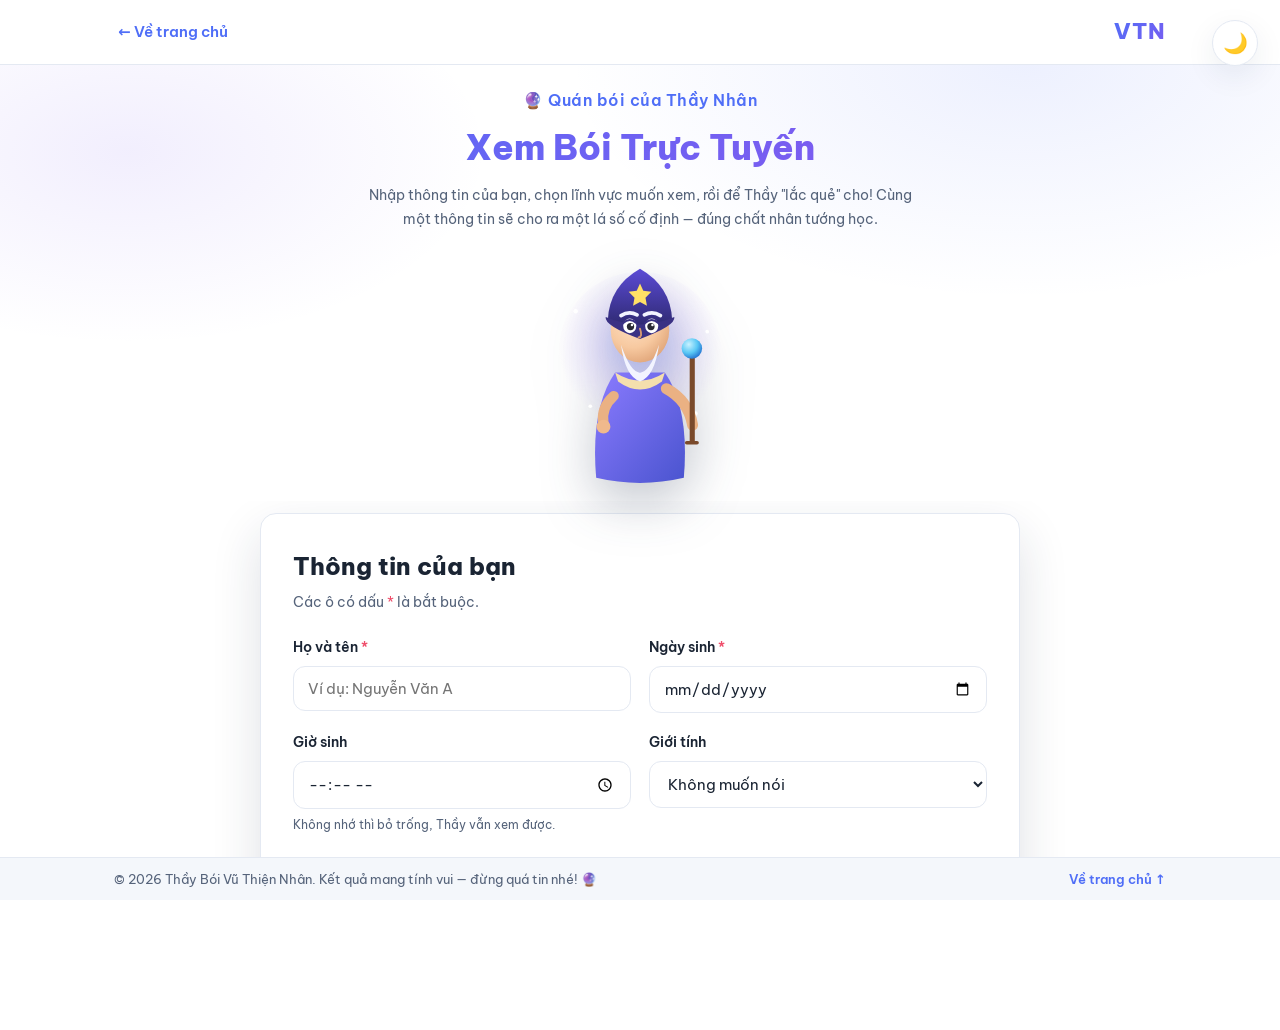
==== boi.html @ c60179df "Cap nhat trang gioi thieu thay boi Vu Thien Nhan" ====
<!DOCTYPE html>
<html lang="vi">
<head>
  <meta charset="UTF-8" />
  <meta name="viewport" content="width=device-width, initial-scale=1.0" />
  <meta name="description" content="Xem bói trực tuyến của Thầy bói Vũ Thiện Nhân — nhập tên, ngày sinh và chọn lĩnh vực để xem ngay." />
  <title>Xem Bói — Thầy Bói Vũ Thiện Nhân</title>
  <link rel="preconnect" href="https://fonts.googleapis.com" />
  <link rel="preconnect" href="https://fonts.gstatic.com" crossorigin />
  <link href="https://fonts.googleapis.com/css2?family=Be+Vietnam+Pro:wght@300;400;500;600;700;800&display=swap" rel="stylesheet" />
  <link rel="stylesheet" href="styles.css" />
  <link rel="stylesheet" href="boi.css" />
</head>
<body class="boi-page">
  <!-- Nút đổi giao diện (dùng chung style với trang chủ) -->
  <button id="theme-toggle" class="theme-toggle" aria-label="Chuyển đổi giao diện sáng/tối" title="Đổi giao diện">
    <span class="theme-toggle__icon">🌙</span>
  </button>

  <!-- Thanh trên của trang bói -->
  <header class="boi-nav">
    <div class="container boi-nav__inner">
      <a href="index.html" class="boi-nav__back">← Về trang chủ</a>
      <a href="index.html" class="nav__logo">VTN</a>
    </div>
  </header>

  <main class="boi">
    <!-- Tiêu đề -->
    <section class="boi-hero">
      <div class="container">
        <p class="boi-hero__kicker">🔮 Quán bói của Thầy Nhân</p>
        <h1 class="boi-hero__title">Xem Bói Trực Tuyến</h1>
        <p class="boi-hero__sub">
          Nhập thông tin của bạn, chọn lĩnh vực muốn xem, rồi để Thầy "lắc quẻ" cho!
          Cùng một thông tin sẽ cho ra một lá số cố định — đúng chất nhân tướng học.
        </p>

        <!-- Nhân vật 3D thầy bói (mắt nhìn theo chuột) -->
        <div class="mage-wrap" aria-hidden="true">
          <svg class="mage" viewBox="0 0 260 330" xmlns="http://www.w3.org/2000/svg" role="img" aria-label="Thầy bói 3D">
            <defs>
              <radialGradient id="auraG" cx="50%" cy="45%" r="50%">
                <stop offset="0%" stop-color="#7d94ff" stop-opacity="0.45" />
                <stop offset="70%" stop-color="#a98bff" stop-opacity="0.12" />
                <stop offset="100%" stop-color="#a98bff" stop-opacity="0" />
              </radialGradient>
              <linearGradient id="robeG" x1="0" y1="0" x2="1" y2="1">
                <stop offset="0%" stop-color="#8b7bff" />
                <stop offset="100%" stop-color="#4a54cf" />
              </linearGradient>
              <linearGradient id="hatG" x1="0" y1="0" x2="0" y2="1">
                <stop offset="0%" stop-color="#5b4bd6" />
                <stop offset="100%" stop-color="#2f2a72" />
              </linearGradient>
              <radialGradient id="skinG" cx="38%" cy="32%" r="75%">
                <stop offset="0%" stop-color="#ffe3c9" />
                <stop offset="60%" stop-color="#f7c9a0" />
                <stop offset="100%" stop-color="#dfa377" />
              </radialGradient>
              <radialGradient id="crystalG" cx="35%" cy="30%" r="70%">
                <stop offset="0%" stop-color="#c9f2ff" />
                <stop offset="60%" stop-color="#5ac8f5" />
                <stop offset="100%" stop-color="#2b7fd6" />
              </radialGradient>
            </defs>

            <!-- Hào quang -->
            <circle class="mage-aura" cx="130" cy="150" r="112" fill="url(#auraG)" />

            <!-- Sao lấp lánh -->
            <g class="mage-sparkles" fill="#ffffff">
              <circle class="sp sp1" cx="42" cy="92" r="3" />
              <circle class="sp sp2" cx="222" cy="120" r="2.5" />
              <circle class="sp sp3" cx="62" cy="222" r="2.5" />
              <circle class="sp sp4" cx="206" cy="232" r="3" />
              <circle class="sp sp5" cx="130" cy="42" r="2.5" />
            </g>

            <!-- Thân áo choàng -->
            <path d="M70,320 Q62,225 96,176 L164,176 Q198,225 190,320 Q130,334 70,320 Z" fill="url(#robeG)" />
            <!-- Viền áo vàng -->
            <path d="M96,176 Q130,198 164,176 L160,188 Q130,210 100,188 Z" fill="#ffe9a8" opacity="0.92" />
            <!-- Tay cầm quyền trượng -->
            <path d="M166,198 Q196,214 202,248" stroke="#eab183" stroke-width="15" fill="none" stroke-linecap="round" />
            <!-- Tay trái đưa ra -->
            <path d="M94,208 Q76,224 80,246" stroke="#eab183" stroke-width="14" fill="none" stroke-linecap="round" />
            <circle cx="80" cy="250" r="9.5" fill="#f0b98c" />

            <!-- Quyền trượng -->
            <g class="mage-staff">
              <rect x="198" y="150" width="7" height="122" rx="3.5" fill="#7a4a2b" />
              <circle class="mage-crystal" cx="201" cy="143" r="14" fill="url(#crystalG)" />
              <path d="M194,272 L208,272" stroke="#7a4a2b" stroke-width="5" stroke-linecap="round" />
            </g>

            <!-- Đầu & mặt (cả đầu dịch nhẹ theo chuột) -->
            <g class="mage-head">
            <ellipse cx="130" cy="118" rx="40" ry="44" fill="url(#skinG)" />
            <!-- Râu bạc (nghiêng nhẹ theo chuột) -->
            <g class="mage-face">
              <path d="M104,138 Q130,214 156,138 Q150,182 130,188 Q110,182 104,138 Z" fill="#f2f4ff" />
            </g>
            <!-- Mũ nhọn nhà bói -->
            <g class="mage-hat">
              <path d="M86,104 Q88,58 130,34 Q172,58 174,104 Q130,120 86,104 Z" fill="url(#hatG)" />
              <path d="M83,100 Q130,120 177,100 Q179,112 130,130 Q81,112 83,100 Z" fill="#3a3184" />
              <path class="mage-hat-star" d="M130,54 l4.5,10 11,1.5 -8,8 2,11 -9.5,-5 -9.5,5 2,-11 -8,-8 11,-1.5 Z" fill="#ffe066" />
            </g>
            <!-- Lông mày + mắt + mũi (luôn hiển thị trên cùng, không bị mũ che) -->
            <g class="mage-eyes">
              <!-- Lông mày rậm -->
              <path d="M104,98 Q115,91 126,97" stroke="#f2f4ff" stroke-width="5" fill="none" stroke-linecap="round" />
              <path d="M136,97 Q147,91 158,98" stroke="#f2f4ff" stroke-width="5" fill="none" stroke-linecap="round" />
              <!-- Lòng trắng -->
              <ellipse cx="116" cy="112" rx="9" ry="10" fill="#ffffff" />
              <ellipse cx="146" cy="112" rx="9" ry="10" fill="#ffffff" />
              <!-- Con ngươi nhìn theo chuột -->
              <g class="mage-pupil" id="mage-pupil-left">
                <circle cx="117" cy="113" r="5" fill="#2a2a35" />
                <circle cx="119" cy="111" r="1.7" fill="#ffffff" />
              </g>
              <g class="mage-pupil" id="mage-pupil-right">
                <circle cx="145" cy="113" r="5" fill="#2a2a35" />
                <circle cx="147" cy="111" r="1.7" fill="#ffffff" />
              </g>
              <!-- Mí mắt trên -->
              <path d="M107,108 Q116,100 125,108" stroke="#3a3184" stroke-width="2.8" fill="none" stroke-linecap="round" />
              <path d="M137,108 Q146,100 155,108" stroke="#3a3184" stroke-width="2.8" fill="none" stroke-linecap="round" />
              <!-- Mũi -->
              <path d="M130,116 Q134,127 128,128" stroke="#d79a72" stroke-width="2.6" fill="none" stroke-linecap="round" />
            </g>
            </g>
          </svg>
        </div>
      </div>
    </section>

    <!-- Form nhập thông tin -->
    <section class="boi-form-section">
      <div class="container">
        <form id="boi-form" class="boi-card" novalidate>
          <h2 class="boi-card__title">Thông tin của bạn</h2>
          <p class="boi-card__hint">Các ô có dấu <span class="req">*</span> là bắt buộc.</p>

          <div class="boi-grid">
            <label class="boi-field">
              <span class="boi-field__label">Họ và tên <span class="req">*</span></span>
              <input type="text" id="inp-name" name="name" placeholder="Ví dụ: Nguyễn Văn A" autocomplete="name" />
            </label>

            <label class="boi-field">
              <span class="boi-field__label">Ngày sinh <span class="req">*</span></span>
              <input type="date" id="inp-birth" name="birth" />
            </label>

            <label class="boi-field">
              <span class="boi-field__label">Giờ sinh</span>
              <input type="time" id="inp-time" name="time" />
              <span class="boi-field__note">Không nhớ thì bỏ trống, Thầy vẫn xem được.</span>
            </label>

            <label class="boi-field">
              <span class="boi-field__label">Giới tính</span>
              <select id="inp-gender" name="gender">
                <option value="khac">Không muốn nói</option>
                <option value="nam">Nam</option>
                <option value="nu">Nữ</option>
              </select>
            </label>
          </div>

          <fieldset class="boi-areas">
            <legend class="boi-field__label">Chọn lĩnh vực muốn xem <span class="req">*</span></legend>
            <div class="boi-areas__grid">
              <label class="boi-area">
                <input type="checkbox" name="area" value="tinh-duyen" />
                <span class="boi-area__box"><span class="boi-area__icon">💕</span><span class="boi-area__name">Tình duyên</span></span>
              </label>
              <label class="boi-area">
                <input type="checkbox" name="area" value="su-nghiep" />
                <span class="boi-area__box"><span class="boi-area__icon">💼</span><span class="boi-area__name">Sự nghiệp</span></span>
              </label>
              <label class="boi-area">
                <input type="checkbox" name="area" value="duong-doi" />
                <span class="boi-area__box"><span class="boi-area__icon">🛤️</span><span class="boi-area__name">Đường đời</span></span>
              </label>
              <label class="boi-area">
                <input type="checkbox" name="area" value="tai-loc" />
                <span class="boi-area__box"><span class="boi-area__icon">💰</span><span class="boi-area__name">Tài lộc</span></span>
              </label>
              <label class="boi-area">
                <input type="checkbox" name="area" value="suc-khoe" />
                <span class="boi-area__box"><span class="boi-area__icon">🌿</span><span class="boi-area__name">Sức khỏe</span></span>
              </label>
            </div>
          </fieldset>

          <p class="boi-error" id="boi-error" role="alert" hidden></p>

          <button type="submit" class="btn btn--primary btn--lg boi-submit">🔮 Xem bói ngay</button>
        </form>

        <!-- Màn hình chờ -->
        <div id="boi-loading" class="boi-loading" hidden>
          <div class="boi-crystal">🔮</div>
          <p class="boi-loading__text" id="boi-loading-text">Thầy đang lắc quẻ…</p>
        </div>

        <!-- Kết quả -->
        <div id="boi-result" class="boi-result" hidden>
          <div class="boi-result__head">
            <h2 class="boi-result__title">Lá số của <span id="res-name"></span></h2>
            <p class="boi-result__meta" id="res-meta"></p>
          </div>
          <div class="boi-result__summary" id="res-summary"></div>
          <div class="boi-result__grid" id="res-grid"></div>
          <div class="boi-result__actions">
            <button type="button" class="btn btn--ghost" id="btn-again">🔄 Xem cho người khác</button>
            <a href="index.html" class="btn btn--primary">← Về trang chủ</a>
          </div>
        </div>
      </div>
    </section>
  </main>

  <footer class="footer">
    <div class="container footer__inner">
      <p>© <span id="year"></span> Thầy Bói Vũ Thiện Nhân. Kết quả mang tính vui — đừng quá tin nhé! 🔮</p>
      <a href="index.html" class="footer__top">Về trang chủ ↑</a>
    </div>
  </footer>

  <script src="boi.js"></script>
</body>
</html>
---- styles.css ----
/* ============================================================
   Giao diện trang giới thiệu cá nhân — Vũ Thiện Nhân
   Sử dụng biến CSS để dễ dàng đổi màu và hỗ trợ chế độ tối.
   ============================================================ */

:root {
  --bg: #ffffff;
  --bg-alt: #f4f7fb;
  --surface: #ffffff;
  --text: #1a2433;
  --text-soft: #55637a;
  --border: #e4e9f2;
  --primary: #4f6ef7;
  --primary-2: #7c5cf0;
  --primary-soft: rgba(79, 110, 247, 0.1);
  --shadow: 0 10px 30px rgba(31, 45, 74, 0.08);
  --shadow-lg: 0 20px 50px rgba(31, 45, 74, 0.14);
  --radius: 16px;
  --transition: 0.3s cubic-bezier(0.4, 0, 0.2, 1);
}

/* Chế độ tối */
html[data-theme="dark"] {
  --bg: #0e1524;
  --bg-alt: #131c30;
  --surface: #17203a;
  --text: #eef2fa;
  --text-soft: #9aa6c0;
  --border: #26304a;
  --primary: #7d94ff;
  --primary-2: #a98bff;
  --primary-soft: rgba(125, 148, 255, 0.14);
  --shadow: 0 10px 30px rgba(0, 0, 0, 0.35);
  --shadow-lg: 0 20px 50px rgba(0, 0, 0, 0.5);
}

* { margin: 0; padding: 0; box-sizing: border-box; }

html { scroll-behavior: smooth; scroll-padding-top: 80px; }

body {
  font-family: "Be Vietnam Pro", system-ui, -apple-system, "Segoe UI", sans-serif;
  background: var(--bg);
  color: var(--text);
  line-height: 1.7;
  transition: background var(--transition), color var(--transition);
}

img { max-width: 100%; display: block; }

a { color: inherit; text-decoration: none; }

ul { list-style: none; }

.container {
  width: 100%;
  max-width: 1100px;
  margin: 0 auto;
  padding: 0 24px;
}

/* ===================== HIỆU ỨNG XUẤT HIỆN ===================== */
.reveal {
  opacity: 0;
  transform: translateY(28px);
  transition: opacity 0.7s ease, transform 0.7s ease;
}
.reveal.is-visible {
  opacity: 1;
  transform: none;
}

/* ===================== NÚT ĐỔI GIAO DIỆN ===================== */
.theme-toggle {
  position: fixed;
  top: 20px;
  right: 22px;
  z-index: 1200;
  width: 46px;
  height: 46px;
  border: 1px solid var(--border);
  border-radius: 50%;
  background: var(--surface);
  box-shadow: var(--shadow);
  cursor: pointer;
  font-size: 20px;
  display: grid;
  place-items: center;
  transition: transform var(--transition), background var(--transition);
}
.theme-toggle:hover { transform: translateY(-2px) rotate(12deg); }

/* ===================== THANH ĐIỀU HƯỚNG ===================== */
.navbar {
  position: fixed;
  inset: 0 0 auto 0;
  z-index: 1100;
  background: transparent;
  transition: background var(--transition), box-shadow var(--transition), backdrop-filter var(--transition);
}
.navbar.is-scrolled {
  background: color-mix(in srgb, var(--bg) 82%, transparent);
  backdrop-filter: saturate(160%) blur(12px);
  box-shadow: 0 4px 20px rgba(0, 0, 0, 0.06);
}
.nav {
  display: flex;
  align-items: center;
  justify-content: space-between;
  height: 72px;
}
.nav__logo {
  font-weight: 800;
  font-size: 22px;
  letter-spacing: 1px;
  background: linear-gradient(135deg, var(--primary), var(--primary-2));
  -webkit-background-clip: text;
  background-clip: text;
  color: transparent;
}
.nav__menu {
  display: flex;
  gap: 6px;
  align-items: center;
}
.nav__link {
  position: relative;
  padding: 8px 14px;
  font-weight: 500;
  font-size: 15px;
  color: var(--text-soft);
  border-radius: 10px;
  transition: color var(--transition), background var(--transition);
}
.nav__link::after {
  content: "";
  position: absolute;
  left: 14px;
  right: 14px;
  bottom: 4px;
  height: 2px;
  border-radius: 2px;
  background: linear-gradient(90deg, var(--primary), var(--primary-2));
  transform: scaleX(0);
  transform-origin: left;
  transition: transform var(--transition);
}
.nav__link:hover { color: var(--text); }
.nav__link:hover::after { transform: scaleX(1); }

.nav__burger {
  display: none;
  flex-direction: column;
  gap: 5px;
  background: none;
  border: 0;
  cursor: pointer;
  padding: 6px;
}
.nav__burger span {
  width: 26px;
  height: 3px;
  border-radius: 3px;
  background: var(--text);
  transition: var(--transition);
}
.nav__burger.is-open span:nth-child(1) { transform: translateY(8px) rotate(45deg); }
.nav__burger.is-open span:nth-child(2) { opacity: 0; }
.nav__burger.is-open span:nth-child(3) { transform: translateY(-8px) rotate(-45deg); }


/* ===================== PHẦN ĐẦU (HERO) ===================== */
.hero {
  position: relative;
  min-height: 100vh;
  display: flex;
  align-items: center;
  padding: 110px 0 60px;
  overflow: hidden;
  background:
    radial-gradient(700px 380px at 82% 18%, var(--primary-soft), transparent 65%),
    radial-gradient(600px 320px at 8% 85%, rgba(124, 92, 240, 0.1), transparent 60%);
}
.hero__inner {
  display: grid;
  grid-template-columns: 1.15fr 0.85fr;
  align-items: center;
  gap: 40px;
}
.hero__greeting {
  color: var(--primary);
  font-weight: 600;
  margin-bottom: 8px;
}
.hero__name {
  font-size: clamp(2.4rem, 6vw, 4rem);
  font-weight: 800;
  line-height: 1.1;
  background: linear-gradient(120deg, var(--primary), var(--primary-2) 70%);
  -webkit-background-clip: text;
  background-clip: text;
  color: transparent;
}
.hero__role {
  font-size: clamp(1.3rem, 3.4vw, 2rem);
  font-weight: 600;
  color: var(--text);
  margin-top: 6px;
}
.hero__desc {
  color: var(--text-soft);
  max-width: 520px;
  margin: 18px 0 28px;
}
.hero__actions {
  display: flex;
  flex-wrap: wrap;
  gap: 14px;
  margin-bottom: 26px;
}
.hero__socials { display: flex; gap: 12px; }
.social {
  width: 42px;
  height: 42px;
  border-radius: 12px;
  display: grid;
  place-items: center;
  font-weight: 600;
  font-size: 14px;
  color: var(--text-soft);
  border: 1px solid var(--border);
  background: var(--surface);
  transition: var(--transition);
}
.social:hover {
  color: #fff;
  border-color: transparent;
  background: linear-gradient(135deg, var(--primary), var(--primary-2));
  transform: translateY(-3px);
  box-shadow: var(--shadow);
}
.hero__visual {
  position: relative;
  display: grid;
  place-items: center;
  min-height: 340px;
}
.hero__avatar {
  position: relative;
  z-index: 2;
  width: min(300px, 70vw);
  aspect-ratio: 1;
  border-radius: 30% 70% 60% 40% / 45% 40% 60% 55%;
  overflow: hidden;
  display: grid;
  place-items: center;
  background: linear-gradient(135deg, var(--primary), var(--primary-2));
  box-shadow: var(--shadow-lg);
  animation: morph 9s ease-in-out infinite;
}
.hero__avatar-svg {
  width: 100%;
  height: 100%;
  display: block;
  object-fit: cover;
  transform: scale(1.04);
  filter: drop-shadow(0 12px 22px rgba(0, 0, 0, 0.28));
  transition: transform 0.6s cubic-bezier(0.34, 1.56, 0.64, 1);
}
.hero__visual:hover .hero__avatar-svg {
  transform: scale(1.09) translateY(-4px);
}
/* Con ngươi & nét mặt trong avatar SVG (di chuyển theo chuột qua JS) */
.hero__avatar-svg .pupil,
.hero__avatar-svg .face-lean {
  transition: transform 0.08s ease-out;
}
@keyframes morph {
  0%, 100% { border-radius: 30% 70% 60% 40% / 45% 40% 60% 55%; }
  50% { border-radius: 60% 40% 35% 65% / 55% 60% 40% 45%; }
}
.hero__blob {
  position: absolute;
  border-radius: 50%;
  filter: blur(46px);
  opacity: 0.5;
  z-index: 1;
}
.hero__blob--1 {
  width: 240px; height: 240px;
  background: var(--primary);
  top: -10px; right: 20px;
}
.hero__blob--2 {
  width: 200px; height: 200px;
  background: var(--primary-2);
  bottom: 0; left: 10px;
}
.hero__scroll {
  position: absolute;
  left: 50%;
  bottom: 26px;
  transform: translateX(-50%);
}
.hero__scroll-line {
  display: block;
  width: 26px;
  height: 44px;
  border: 2px solid var(--text-soft);
  border-radius: 16px;
  position: relative;
}
.hero__scroll-line::after {
  content: "";
  position: absolute;
  left: 50%;
  top: 8px;
  width: 4px;
  height: 8px;
  margin-left: -2px;
  border-radius: 4px;
  background: var(--primary);
  animation: scrollDot 1.6s ease-in-out infinite;
}
@keyframes scrollDot {
  0% { transform: translateY(0); opacity: 1; }
  70% { transform: translateY(16px); opacity: 0; }
  100% { opacity: 0; }
}


/* ===================== NÚT (BUTTONS) ===================== */
.btn {
  display: inline-flex;
  align-items: center;
  justify-content: center;
  gap: 8px;
  padding: 12px 26px;
  font-family: inherit;
  font-size: 15px;
  font-weight: 600;
  border-radius: 12px;
  border: 1px solid transparent;
  cursor: pointer;
  transition: var(--transition);
}
.btn--lg { padding: 15px 34px; font-size: 16px; }
.btn--primary {
  color: #fff;
  background: linear-gradient(135deg, var(--primary), var(--primary-2));
  box-shadow: 0 8px 20px rgba(79, 110, 247, 0.35);
}
.btn--primary:hover { transform: translateY(-3px); box-shadow: 0 12px 28px rgba(79, 110, 247, 0.45); }
.btn--ghost {
  color: var(--primary);
  background: var(--surface);
  border-color: var(--primary);
}
.btn--ghost:hover { background: var(--primary-soft); transform: translateY(-3px); }

/* ===================== SECTION CHUNG ===================== */
.section { padding: 92px 0; }
.section--alt { background: var(--bg-alt); }
.section__title {
  font-size: clamp(1.6rem, 4vw, 2.3rem);
  font-weight: 800;
  margin-bottom: 12px;
  display: flex;
  align-items: center;
  gap: 12px;
}
.section__title span {
  font-size: 1.1rem;
  font-weight: 600;
  color: var(--primary);
}
.section__subtitle {
  color: var(--text-soft);
  margin-bottom: 36px;
  max-width: 560px;
}

/* ===================== GIỚI THIỆU ===================== */
.about {
  display: grid;
  grid-template-columns: 1.2fr 0.8fr;
  gap: 36px;
  align-items: start;
  margin-top: 24px;
}
.about__text p { color: var(--text-soft); margin-bottom: 14px; }
.about__text strong { color: var(--text); }
.about__facts {
  display: grid;
  grid-template-columns: 1fr 1fr;
  gap: 12px;
  margin-top: 22px;
}
.about__facts li {
  display: flex;
  align-items: center;
  gap: 10px;
  padding: 12px 14px;
  border: 1px solid var(--border);
  border-radius: 12px;
  background: var(--surface);
  font-size: 14px;
  color: var(--text-soft);
}
.about__card {
  display: grid;
  grid-template-columns: 1fr 1fr;
  gap: 16px;
  padding: 26px;
  border-radius: var(--radius);
  background: linear-gradient(160deg, var(--primary), var(--primary-2));
  color: #fff;
  box-shadow: var(--shadow-lg);
}
.about__stat { text-align: center; padding: 12px 6px; }
.about__stat-num {
  display: block;
  font-size: 2rem;
  font-weight: 800;
}
.about__stat-label { font-size: 13px; opacity: 0.9; }

/* ===================== KỸ NĂNG ===================== */
.skills {
  display: grid;
  grid-template-columns: 1fr 1fr;
  gap: 22px 40px;
}
.skill__head {
  display: flex;
  justify-content: space-between;
  font-weight: 600;
  font-size: 15px;
  margin-bottom: 8px;
}
.skill__head span:last-child { color: var(--primary); }
.skill__bar {
  height: 10px;
  border-radius: 8px;
  background: var(--border);
  overflow: hidden;
}
.skill__fill {
  height: 100%;
  width: 0;
  border-radius: 8px;
  background: linear-gradient(90deg, var(--primary), var(--primary-2));
  transition: width 1.1s cubic-bezier(0.4, 0, 0.2, 1);
}
.skill.is-visible .skill__fill { width: var(--w); }


/* ===================== HÀNH TRÌNH (TIMELINE) ===================== */
.timeline {
  position: relative;
  margin-top: 34px;
  padding-left: 34px;
}
.timeline::before {
  content: "";
  position: absolute;
  left: 9px;
  top: 6px;
  bottom: 6px;
  width: 2px;
  background: linear-gradient(var(--primary), var(--primary-2));
  border-radius: 2px;
}
.timeline__item {
  position: relative;
  margin-bottom: 30px;
}
.timeline__dot {
  position: absolute;
  left: -33px;
  top: 6px;
  width: 18px;
  height: 18px;
  border-radius: 50%;
  background: var(--bg);
  border: 3px solid var(--primary);
  transition: var(--transition);
}
.timeline__item:hover .timeline__dot {
  background: var(--primary);
  transform: scale(1.2);
}
.timeline__content {
  padding: 18px 22px;
  border: 1px solid var(--border);
  border-radius: var(--radius);
  background: var(--surface);
  box-shadow: var(--shadow);
  transition: var(--transition);
}
.timeline__item:hover .timeline__content {
  transform: translateX(6px);
  border-color: var(--primary);
}
.timeline__date {
  display: inline-block;
  font-size: 13px;
  font-weight: 600;
  color: var(--primary);
  background: var(--primary-soft);
  padding: 3px 12px;
  border-radius: 20px;
  margin-bottom: 8px;
}
.timeline__title { font-size: 1.15rem; font-weight: 700; }
.timeline__desc { color: var(--text-soft); margin-top: 4px; }

/* ===================== DỰ ÁN ===================== */
.projects {
  display: grid;
  grid-template-columns: repeat(3, 1fr);
  gap: 24px;
  margin-top: 24px;
}
.project {
  padding: 24px;
  border: 1px solid var(--border);
  border-radius: var(--radius);
  background: var(--surface);
  box-shadow: var(--shadow);
  transition: var(--transition);
  display: flex;
  flex-direction: column;
}
.project:hover {
  transform: translateY(-8px);
  box-shadow: var(--shadow-lg);
  border-color: var(--primary);
}
.project__top {
  display: flex;
  align-items: center;
  justify-content: space-between;
  margin-bottom: 16px;
}
.project__icon { font-size: 30px; }
.project__links a {
  font-size: 13px;
  font-weight: 600;
  color: var(--primary);
}
.project__links a:hover { text-decoration: underline; }
.project__title { font-size: 1.2rem; font-weight: 700; margin-bottom: 8px; }
.project__desc { color: var(--text-soft); font-size: 14px; flex: 1; }
.project__tags {
  display: flex;
  flex-wrap: wrap;
  gap: 8px;
  margin-top: 16px;
}
.project__tags span {
  font-size: 12px;
  font-weight: 500;
  color: var(--primary);
  background: var(--primary-soft);
  padding: 4px 12px;
  border-radius: 20px;
}

/* ===================== LIÊN HỆ ===================== */
.contact { text-align: center; max-width: 620px; margin: 0 auto; }
.contact__lead {
  color: var(--text-soft);
  font-size: 1.05rem;
  margin-bottom: 26px;
}
.contact__info {
  display: flex;
  flex-wrap: wrap;
  justify-content: center;
  gap: 16px;
  margin-top: 34px;
}
.contact__item {
  display: flex;
  align-items: center;
  gap: 10px;
  padding: 12px 20px;
  border: 1px solid var(--border);
  border-radius: 12px;
  background: var(--surface);
  color: var(--text-soft);
  font-weight: 500;
}

/* ===================== FOOTER ===================== */
.footer {
  padding: 28px 0;
  border-top: 1px solid var(--border);
  background: var(--bg-alt);
}
.footer__inner {
  display: flex;
  align-items: center;
  justify-content: space-between;
  flex-wrap: wrap;
  gap: 12px;
  color: var(--text-soft);
  font-size: 14px;
}
.footer__top { color: var(--primary); font-weight: 600; }
.footer__top:hover { text-decoration: underline; }


/* ===================== RESPONSIVE ===================== */
@media (max-width: 900px) {
  .hero__inner { grid-template-columns: 1fr; text-align: center; }
  .hero__desc { margin-left: auto; margin-right: auto; }
  .hero__actions, .hero__socials { justify-content: center; }
  .hero__visual { order: -1; min-height: 260px; margin-top: 10px; }
  .about { grid-template-columns: 1fr; }
  .projects { grid-template-columns: 1fr 1fr; }
}

@media (max-width: 640px) {
  .nav__burger { display: flex; }
  .nav__menu {
    position: fixed;
    top: 72px;
    right: 0;
    left: 0;
    flex-direction: column;
    align-items: stretch;
    gap: 4px;
    padding: 16px 24px 24px;
    background: var(--bg);
    border-bottom: 1px solid var(--border);
    box-shadow: var(--shadow);
    transform: translateY(-140%);
    transition: transform var(--transition);
  }
  .nav__menu.is-open { transform: translateY(0); }
  .nav__link { padding: 12px 14px; }
  .projects { grid-template-columns: 1fr; }
  .skills { grid-template-columns: 1fr; }
  .about__facts { grid-template-columns: 1fr; }
  .section { padding: 68px 0; }
}

/* Tôn trọng thiết lập giảm chuyển động của hệ điều hành */
@media (prefers-reduced-motion: reduce) {
  * { animation: none !important; transition: none !important; }
  .reveal { opacity: 1; transform: none; }
}
---- boi.css ----
/* ============================================================
   Trang Xem Bói — bổ sung cho trang chủ (styles.css)
   Tái dụng các biến màu :root đã định nghĩa ở styles.css
   ============================================================ */

/* Không cho toàn trang cuộn — trang bói vừa màn hình.
   Header & footer cố định; main.boi chiếm phần còn lại và tự cuộn nội bộ. */
html, body { height: 100%; }
body { overflow: hidden; display: flex; flex-direction: column; }
.boi-nav { flex-shrink: 0; }
.boi {
  flex: 1;
  min-height: 0;
  display: flex;
  flex-direction: column;
  overflow: hidden;
}
.boi-hero { flex-shrink: 0; }
/* Vùng form tự cuộn nội bộ nếu nội dung dài hơn màn hình */
.boi-form-section {
  flex: 1;
  min-height: 0;
  overflow-y: auto;
  overscroll-behavior: contain;
}
.footer { flex-shrink: 0; }

/* Thu gọn footer cho vừa màn hình trang bói */
.boi-page .footer { padding: 10px 0; }
.boi-page .footer__inner { font-size: 13px; }


.boi-nav {
  position: sticky;
  top: 0;
  z-index: 1000;
  background: color-mix(in srgb, var(--bg) 85%, transparent);
  backdrop-filter: saturate(160%) blur(12px);
  border-bottom: 1px solid var(--border);
}
.boi-nav__inner {
  display: flex;
  align-items: center;
  justify-content: space-between;
  height: 64px;
}
.boi-nav__back {
  font-weight: 600;
  font-size: 15px;
  color: var(--primary);
  padding: 8px 4px;
  transition: var(--transition);
}
.boi-nav__back:hover { transform: translateX(-3px); }

/* ---------- Tiêu đề trang ---------- */
.boi-hero {
  text-align: center;
  padding: 22px 0 8px;
  background:
    radial-gradient(700px 360px at 80% 0%, var(--primary-soft), transparent 65%),
    radial-gradient(600px 320px at 10% 20%, rgba(124, 92, 240, 0.1), transparent 60%);
}
.boi-hero__kicker {
  color: var(--primary);
  font-weight: 600;
  letter-spacing: 0.5px;
}
.boi-hero__title {
  font-size: clamp(1.5rem, 4vw, 2.2rem);
  font-weight: 800;
  margin: 4px 0 6px;
  background: linear-gradient(120deg, var(--primary), var(--primary-2) 70%);
  -webkit-background-clip: text;
  background-clip: text;
  color: transparent;
}
.boi-hero__sub {
  max-width: 560px;
  margin: 0 auto;
  color: var(--text-soft);
  font-size: 14px;
}

/* ---------- Form ---------- */
.boi-form-section { padding: 12px 0 24px; }
.boi-card {
  max-width: 760px;
  margin: 0 auto;
  padding: 32px;
  border: 1px solid var(--border);
  border-radius: var(--radius);
  background: var(--surface);
  box-shadow: var(--shadow-lg);
}
.boi-card__title { font-size: 1.5rem; font-weight: 800; }
.boi-card__hint { color: var(--text-soft); font-size: 14px; margin: 4px 0 22px; }
.req { color: #ef4d6a; }

.boi-grid {
  display: grid;
  grid-template-columns: 1fr 1fr;
  gap: 18px;
}
.boi-field { display: flex; flex-direction: column; gap: 6px; }
.boi-field__label { font-weight: 600; font-size: 14px; }
.boi-field__note { font-size: 12px; color: var(--text-soft); }
.boi-field input,
.boi-field select {
  font-family: inherit;
  font-size: 15px;
  color: var(--text);
  background: var(--bg);
  border: 1px solid var(--border);
  border-radius: 12px;
  padding: 12px 14px;
  transition: var(--transition);
}
.boi-field input:focus,
.boi-field select:focus {
  outline: none;
  border-color: var(--primary);
  box-shadow: 0 0 0 4px var(--primary-soft);
}

/* ---------- Chọn lĩnh vực ---------- */
.boi-areas { border: 0; margin-top: 26px; padding: 0; }
.boi-areas legend { padding: 0; margin-bottom: 12px; }
.boi-areas__grid {
  display: grid;
  grid-template-columns: repeat(auto-fit, minmax(140px, 1fr));
  gap: 12px;
}
.boi-area input { position: absolute; opacity: 0; pointer-events: none; }
.boi-area__box {
  display: flex;
  flex-direction: column;
  align-items: center;
  gap: 6px;
  padding: 16px 10px;
  border: 1.5px solid var(--border);
  border-radius: 14px;
  background: var(--bg);
  cursor: pointer;
  transition: var(--transition);
  user-select: none;
}
.boi-area__icon { font-size: 26px; }
.boi-area__name { font-weight: 600; font-size: 14px; }
.boi-area__box:hover { border-color: var(--primary); transform: translateY(-3px); }
.boi-area input:checked + .boi-area__box {
  border-color: var(--primary);
  background: var(--primary-soft);
  box-shadow: 0 8px 20px var(--primary-soft);
}
.boi-area input:focus-visible + .boi-area__box {
  box-shadow: 0 0 0 4px var(--primary-soft);
}

/* ---------- Lỗi & nút gửi ---------- */
.boi-error {
  margin-top: 18px;
  padding: 12px 14px;
  border-radius: 12px;
  background: rgba(239, 77, 106, 0.1);
  border: 1px solid rgba(239, 77, 106, 0.4);
  color: #ef4d6a;
  font-size: 14px;
  font-weight: 500;
}
.boi-submit { width: 100%; margin-top: 24px; }

/* ---------- Màn hình chờ ---------- */
.boi-loading {
  max-width: 760px;
  margin: 24px auto 0;
  padding: 48px 32px;
  text-align: center;
  border: 1px solid var(--border);
  border-radius: var(--radius);
  background: var(--surface);
  box-shadow: var(--shadow);
}
.boi-crystal {
  font-size: 64px;
  animation: boiShake 1.2s ease-in-out infinite, boiGlow 1.6s ease-in-out infinite;
}
@keyframes boiShake {
  0%, 100% { transform: rotate(-8deg) translateY(0); }
  25% { transform: rotate(10deg) translateY(-6px); }
  50% { transform: rotate(-6deg) translateY(0); }
  75% { transform: rotate(8deg) translateY(-4px); }
}
@keyframes boiGlow {
  0%, 100% { filter: drop-shadow(0 0 0 rgba(125,148,255,0)); }
  50% { filter: drop-shadow(0 0 22px var(--primary)); }
}
.boi-loading__text {
  margin-top: 18px;
  font-weight: 600;
  color: var(--text-soft);
}

/* ---------- Kết quả ---------- */
.boi-result {
  max-width: 860px;
  margin: 24px auto 0;
  animation: boiFadeUp 0.6s ease both;
}
@keyframes boiFadeUp {
  from { opacity: 0; transform: translateY(24px); }
  to { opacity: 1; transform: none; }
}
.boi-result__head { text-align: center; margin-bottom: 22px; }
.boi-result__title { font-size: clamp(1.4rem, 4vw, 2rem); font-weight: 800; }
.boi-result__meta { color: var(--text-soft); margin-top: 6px; font-size: 15px; }
.boi-result__summary {
  padding: 20px 22px;
  margin-bottom: 22px;
  border-radius: var(--radius);
  border: 1px solid var(--border);
  border-left: 5px solid var(--primary);
  background: var(--surface);
  box-shadow: var(--shadow);
  line-height: 1.8;
}
.boi-result__summary strong { color: var(--primary); }

.boi-result__grid {
  display: grid;
  grid-template-columns: repeat(auto-fit, minmax(280px, 1fr));
  gap: 20px;
}
.boi-item {
  padding: 22px;
  border: 1px solid var(--border);
  border-radius: var(--radius);
  background: var(--surface);
  box-shadow: var(--shadow);
  transition: var(--transition);
  animation: boiItemIn 0.5s ease both;
}
.boi-result__grid .boi-item:nth-child(2) { animation-delay: 0.08s; }
.boi-result__grid .boi-item:nth-child(3) { animation-delay: 0.16s; }
.boi-result__grid .boi-item:nth-child(4) { animation-delay: 0.24s; }
.boi-result__grid .boi-item:nth-child(5) { animation-delay: 0.32s; }
@keyframes boiItemIn {
  from { opacity: 0; transform: translateY(16px); }
  to { opacity: 1; transform: none; }
}
.boi-item:hover { transform: translateY(-5px); border-color: var(--primary); }
.boi-item__head {
  display: flex;
  align-items: center;
  justify-content: space-between;
  margin-bottom: 12px;
}
.boi-item__name { display: flex; align-items: center; gap: 8px; font-size: 1.15rem; font-weight: 700; }
.boi-item__score {
  font-weight: 800;
  font-size: 1.3rem;
  color: var(--primary);
}
.boi-item__bar {
  height: 10px;
  border-radius: 8px;
  background: var(--border);
  overflow: hidden;
  margin-bottom: 14px;
}
.boi-item__fill {
  height: 100%;
  width: 0;
  border-radius: 8px;
  background: linear-gradient(90deg, var(--primary), var(--primary-2));
  transition: width 1s cubic-bezier(0.4, 0, 0.2, 1);
}
.boi-item__text { color: var(--text-soft); font-size: 15px; line-height: 1.8; }
.boi-item__lucky {
  margin-top: 14px;
  padding-top: 12px;
  border-top: 1px dashed var(--border);
  font-size: 13px;
  color: var(--text-soft);
}
.boi-item__lucky b { color: var(--text); }

.boi-result__actions {
  display: flex;
  flex-wrap: wrap;
  justify-content: center;
  gap: 14px;
  margin-top: 30px;
}

/* ---------- Responsive ---------- */
@media (max-width: 640px) {
  .boi-grid { grid-template-columns: 1fr; }
  .boi-card { padding: 22px; }
  .boi-hero { padding: 40px 0 16px; }
}

/* Tôn trọng thiết lập giảm chuyển động */
@media (prefers-reduced-motion: reduce) {
  .boi-crystal { animation: none; }
  .boi-result { animation: none; }
}


/* ============================================================
   Nhân vật 3D thầy bói (hoạt ảnh)
   ============================================================ */
.mage-wrap {
  display: flex;
  justify-content: center;
  margin: 8px auto 0;
  padding: 4px 0 8px;
}
.mage {
  width: min(190px, 46vw);
  height: auto;
  display: block;
  filter: drop-shadow(0 18px 26px rgba(31, 45, 74, 0.28));
  animation: mageFloat 5s ease-in-out infinite;
}
/* Cả khối nhân vật lơ lửng nhẹ */
@keyframes mageFloat {
  0%, 100% { transform: translateY(0); }
  50% { transform: translateY(-12px); }
}

/* Hào quang nhịp đập */
.mage-aura {
  transform-origin: 130px 150px;
  animation: mageAura 3.2s ease-in-out infinite;
}
@keyframes mageAura {
  0%, 100% { transform: scale(1); opacity: 0.85; }
  50% { transform: scale(1.12); opacity: 1; }
}

/* Sao lấp lánh */
.mage-sparkles .sp {
  animation: mageTwinkle 2.4s ease-in-out infinite;
}
.mage-sparkles .sp2 { animation-delay: 0.4s; }
.mage-sparkles .sp3 { animation-delay: 0.8s; }
.mage-sparkles .sp4 { animation-delay: 1.2s; }
.mage-sparkles .sp5 { animation-delay: 1.6s; }
@keyframes mageTwinkle {
  0%, 100% { opacity: 0.15; transform: scale(0.6); }
  50% { opacity: 1; transform: scale(1.4); }
}

/* Pha lê quyền trượng phát sáng */
.mage-crystal {
  transform-origin: 201px 143px;
  animation: mageCrystal 2s ease-in-out infinite;
}
@keyframes mageCrystal {
  0%, 100% { filter: drop-shadow(0 0 2px rgba(90, 200, 245, 0.6)); }
  50% { filter: drop-shadow(0 0 14px rgba(90, 200, 245, 0.95)); }
}

/* Ngôi sao trên mũ xoay nhẹ */
.mage-hat-star {
  transform-origin: 130px 68px;
  animation: mageStarSpin 6s ease-in-out infinite;
}
@keyframes mageStarSpin {
  0%, 100% { transform: rotate(0deg) scale(1); }
  50% { transform: rotate(14deg) scale(1.15); }
}

/* Quyền trượng đung đưa nhẹ */
.mage-staff {
  transform-origin: 201px 272px;
  animation: mageStaffSway 4.4s ease-in-out infinite;
}
@keyframes mageStaffSway {
  0%, 100% { transform: rotate(-2deg); }
  50% { transform: rotate(2deg); }
}

/* Mắt, mặt & đầu (dịch chuyển theo chuột do JS điều khiển transform) */
.mage .mage-pupil,
.mage .mage-face,
.mage .mage-head {
  transition: transform 0.08s ease-out;
}

/* Tôn trọng thiết lập giảm chuyển động */
@media (prefers-reduced-motion: reduce) {
  .mage,
  .mage-aura,
  .mage-sparkles .sp,
  .mage-crystal,
  .mage-hat-star,
  .mage-staff,
  .boi-item,
  .boi-result { animation: none !important; }
}
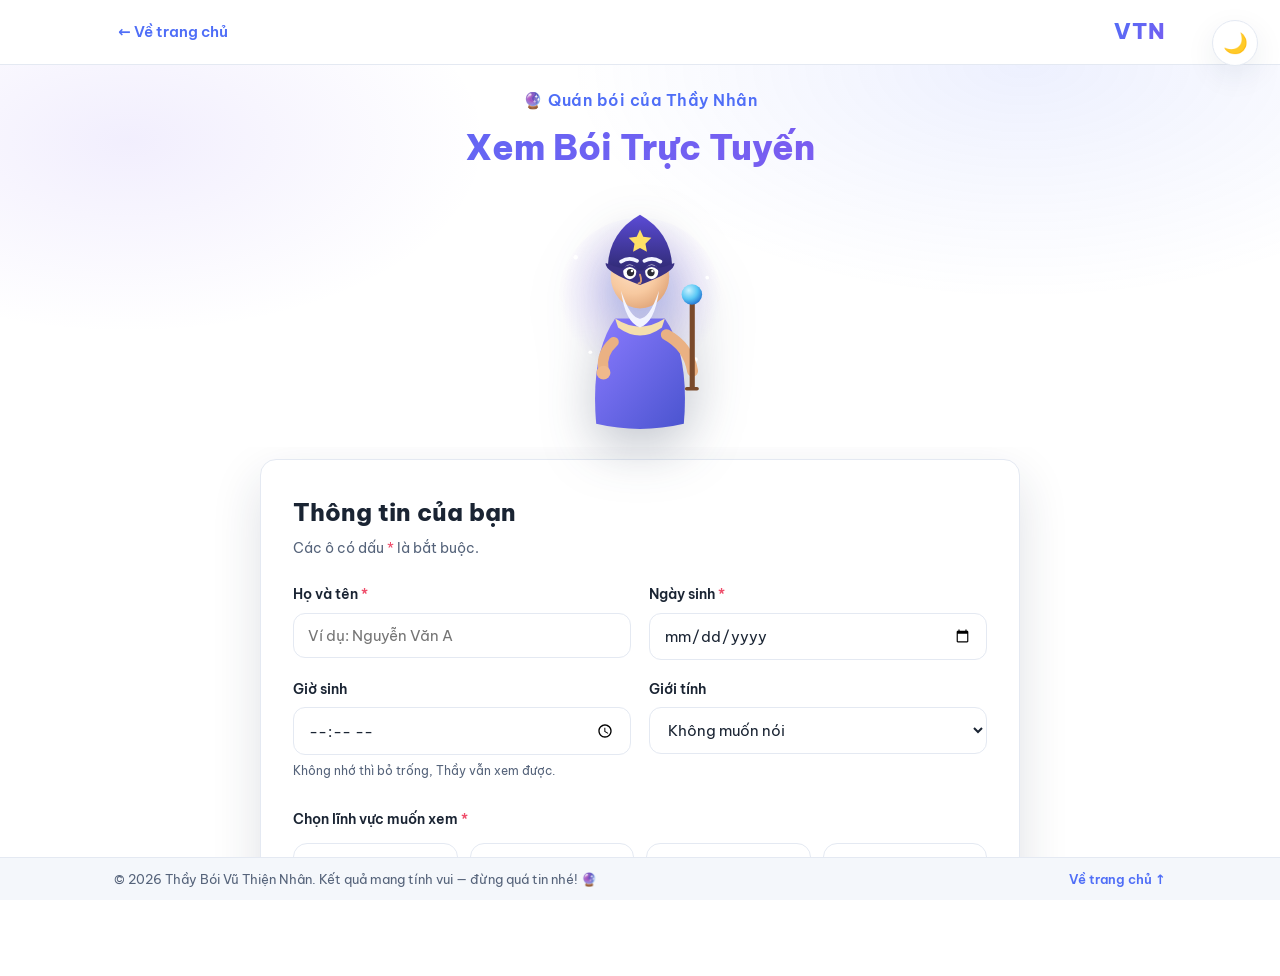
==== commit 3cd6e8f2: "Xoa doan mo ta trang xem boi" ====
--- a/boi.html
+++ b/boi.html
@@ -31,10 +31,6 @@
       <div class="container">
         <p class="boi-hero__kicker">🔮 Quán bói của Thầy Nhân</p>
         <h1 class="boi-hero__title">Xem Bói Trực Tuyến</h1>
-        <p class="boi-hero__sub">
-          Nhập thông tin của bạn, chọn lĩnh vực muốn xem, rồi để Thầy "lắc quẻ" cho!
-          Cùng một thông tin sẽ cho ra một lá số cố định — đúng chất nhân tướng học.
-        </p>
 
         <!-- Nhân vật 3D thầy bói (mắt nhìn theo chuột) -->
         <div class="mage-wrap" aria-hidden="true">
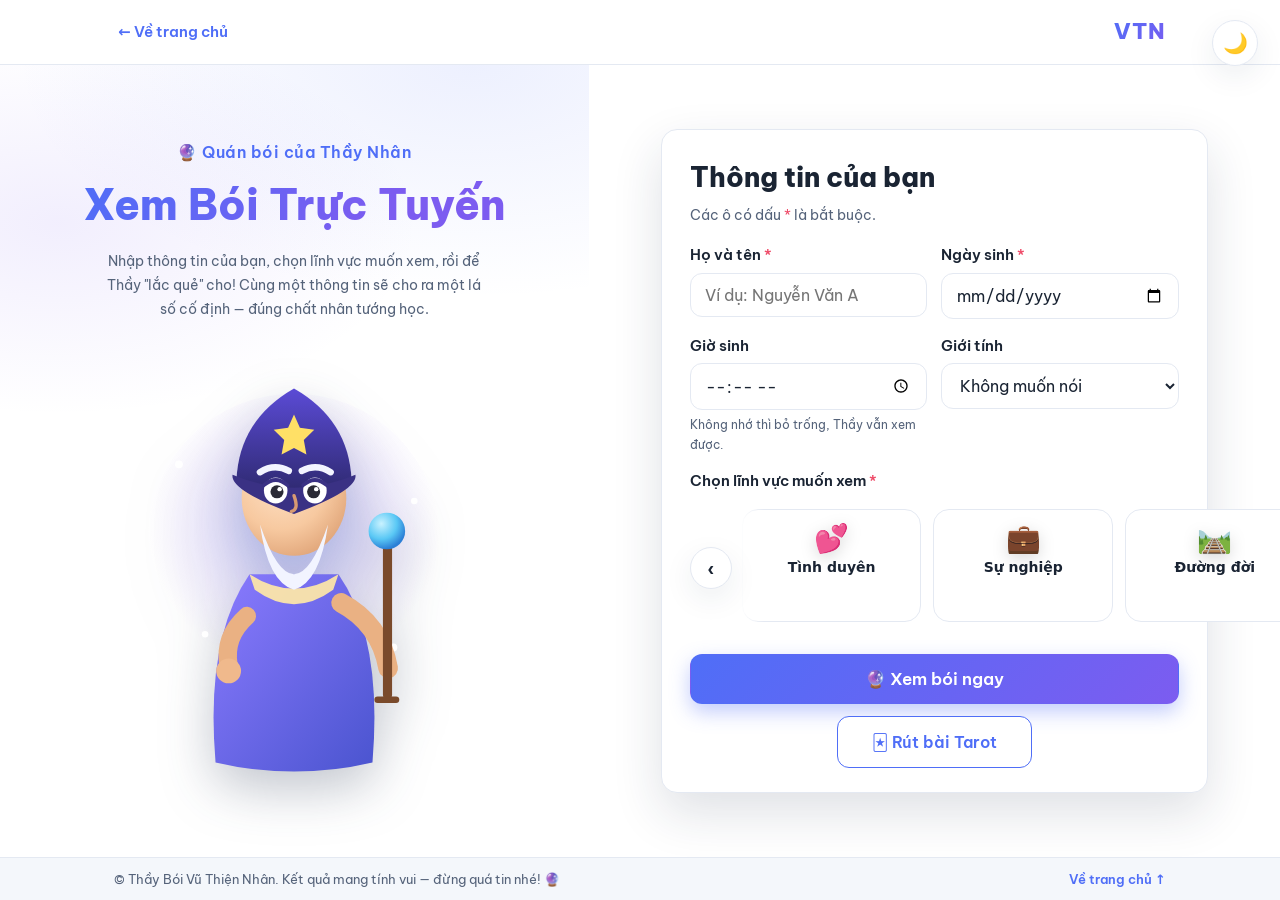
==== commit b3868499: "Them Tarot + Thay noi/mua gay/nhay mat + Lich su/Chia se; sua loi mat theo chuot va chon linh vuc" ====
--- a/boi.html
+++ b/boi.html
@@ -31,9 +31,14 @@
       <div class="container">
         <p class="boi-hero__kicker">🔮 Quán bói của Thầy Nhân</p>
         <h1 class="boi-hero__title">Xem Bói Trực Tuyến</h1>
+        <p class="boi-hero__sub">
+          Nhập thông tin của bạn, chọn lĩnh vực muốn xem, rồi để Thầy "lắc quẻ" cho!
+          Cùng một thông tin sẽ cho ra một lá số cố định — đúng chất nhân tướng học.
+        </p>
 
         <!-- Nhân vật 3D thầy bói (mắt nhìn theo chuột) -->
-        <div class="mage-wrap" aria-hidden="true">
+        <div class="mage-wrap" id="mage-wrap" aria-hidden="true">
+          <div class="mage-speech" id="mage-speech" hidden></div>
           <svg class="mage" viewBox="0 0 260 330" xmlns="http://www.w3.org/2000/svg" role="img" aria-label="Thầy bói 3D">
             <defs>
               <radialGradient id="auraG" cx="50%" cy="45%" r="50%">
@@ -168,33 +173,71 @@
 
           <fieldset class="boi-areas">
             <legend class="boi-field__label">Chọn lĩnh vực muốn xem <span class="req">*</span></legend>
-            <div class="boi-areas__grid">
-              <label class="boi-area">
-                <input type="checkbox" name="area" value="tinh-duyen" />
-                <span class="boi-area__box"><span class="boi-area__icon">💕</span><span class="boi-area__name">Tình duyên</span></span>
-              </label>
-              <label class="boi-area">
-                <input type="checkbox" name="area" value="su-nghiep" />
-                <span class="boi-area__box"><span class="boi-area__icon">💼</span><span class="boi-area__name">Sự nghiệp</span></span>
-              </label>
-              <label class="boi-area">
-                <input type="checkbox" name="area" value="duong-doi" />
-                <span class="boi-area__box"><span class="boi-area__icon">🛤️</span><span class="boi-area__name">Đường đời</span></span>
-              </label>
-              <label class="boi-area">
-                <input type="checkbox" name="area" value="tai-loc" />
-                <span class="boi-area__box"><span class="boi-area__icon">💰</span><span class="boi-area__name">Tài lộc</span></span>
-              </label>
-              <label class="boi-area">
-                <input type="checkbox" name="area" value="suc-khoe" />
-                <span class="boi-area__box"><span class="boi-area__icon">🌿</span><span class="boi-area__name">Sức khỏe</span></span>
-              </label>
+            <div class="boi-slider" id="boi-slider">
+              <button type="button" class="boi-slider__nav boi-slider__nav--prev" id="boi-prev" aria-label="Lĩnh vực trước">‹</button>
+              <div class="boi-slider__viewport" id="boi-viewport">
+                <div class="boi-slider__track" id="boi-track">
+                  <label class="boi-slide">
+                    <input type="checkbox" name="area" value="tinh-duyen" />
+                    <span class="boi-slide__box">
+                      <span class="boi-slide__icon">💕</span>
+                      <span class="boi-slide__name">Tình duyên</span>
+                      <span class="boi-slide__check">✓ Đã chọn</span>
+                    </span>
+                  </label>
+                  <label class="boi-slide">
+                    <input type="checkbox" name="area" value="su-nghiep" />
+                    <span class="boi-slide__box">
+                      <span class="boi-slide__icon">💼</span>
+                      <span class="boi-slide__name">Sự nghiệp</span>
+                      <span class="boi-slide__check">✓ Đã chọn</span>
+                    </span>
+                  </label>
+                  <label class="boi-slide">
+                    <input type="checkbox" name="area" value="duong-doi" />
+                    <span class="boi-slide__box">
+                      <span class="boi-slide__icon">🛤️</span>
+                      <span class="boi-slide__name">Đường đời</span>
+                      <span class="boi-slide__check">✓ Đã chọn</span>
+                    </span>
+                  </label>
+                  <label class="boi-slide">
+                    <input type="checkbox" name="area" value="tai-loc" />
+                    <span class="boi-slide__box">
+                      <span class="boi-slide__icon">💰</span>
+                      <span class="boi-slide__name">Tài lộc</span>
+                      <span class="boi-slide__check">✓ Đã chọn</span>
+                    </span>
+                  </label>
+                  <label class="boi-slide">
+                    <input type="checkbox" name="area" value="suc-khoe" />
+                    <span class="boi-slide__box">
+                      <span class="boi-slide__icon">🌿</span>
+                      <span class="boi-slide__name">Sức khỏe</span>
+                      <span class="boi-slide__check">✓ Đã chọn</span>
+                    </span>
+                  </label>
+                </div>
+              </div>
+              <button type="button" class="boi-slider__nav boi-slider__nav--next" id="boi-next" aria-label="Lĩnh vực sau">›</button>
             </div>
+            <div class="boi-slider__dots" id="boi-dots" aria-hidden="true"></div>
           </fieldset>
 
           <p class="boi-error" id="boi-error" role="alert" hidden></p>
 
-          <button type="submit" class="btn btn--primary btn--lg boi-submit">🔮 Xem bói ngay</button>
+          <div class="boi-submit-row">
+            <button type="submit" class="btn btn--primary btn--lg boi-submit">🔮 Xem bói ngay</button>
+            <button type="button" class="btn btn--ghost btn--lg" id="btn-tarot">🃏 Rút bài Tarot</button>
+          </div>
+
+          <!-- Bàn rút bài Tarot (ẩn mặc định) -->
+          <div class="tarot" id="tarot" hidden>
+            <h3 class="tarot__title">🃏 Chọn 3 lá bài định mệnh</h3>
+            <p class="tarot__hint">Chạm vào 3 lá bài úp để lật — Quá khứ · Hiện tại · Tương lai</p>
+            <div class="tarot__deck" id="tarot-deck"></div>
+            <button type="button" class="btn btn--ghost btn--sm" id="btn-tarot-shuffle">🔀 Xào bài lại</button>
+          </div>
         </form>
 
         <!-- Màn hình chờ -->
@@ -213,7 +256,14 @@
           <div class="boi-result__grid" id="res-grid"></div>
           <div class="boi-result__actions">
             <button type="button" class="btn btn--ghost" id="btn-again">🔄 Xem cho người khác</button>
+            <button type="button" class="btn btn--ghost" id="btn-share">📤 Chia sẻ lá số</button>
+            <button type="button" class="btn btn--ghost" id="btn-history">📜 Lịch sử đã xem</button>
             <a href="index.html" class="btn btn--primary">← Về trang chủ</a>
+          </div>
+          <div class="boi-history" id="boi-history" hidden>
+            <h3 class="boi-history__title">📜 Các lần xem gần đây</h3>
+            <ul class="boi-history__list" id="history-list"></ul>
+            <button type="button" class="btn btn--ghost btn--sm" id="btn-clear-history">🗑 Xóa lịch sử</button>
           </div>
         </div>
       </div>
--- a/boi.css
+++ b/boi.css
@@ -87,33 +87,33 @@
 .boi-card {
   max-width: 760px;
   margin: 0 auto;
-  padding: 32px;
+  padding: 24px;
   border: 1px solid var(--border);
   border-radius: var(--radius);
   background: var(--surface);
   box-shadow: var(--shadow-lg);
 }
-.boi-card__title { font-size: 1.5rem; font-weight: 800; }
-.boi-card__hint { color: var(--text-soft); font-size: 14px; margin: 4px 0 22px; }
+.boi-card__title { font-size: 1.4rem; font-weight: 800; }
+.boi-card__hint { color: var(--text-soft); font-size: 13px; margin: 4px 0 16px; }
 .req { color: #ef4d6a; }
 
 .boi-grid {
   display: grid;
   grid-template-columns: 1fr 1fr;
-  gap: 18px;
-}
-.boi-field { display: flex; flex-direction: column; gap: 6px; }
+  gap: 14px;
+}
+.boi-field { display: flex; flex-direction: column; gap: 5px; }
 .boi-field__label { font-weight: 600; font-size: 14px; }
 .boi-field__note { font-size: 12px; color: var(--text-soft); }
 .boi-field input,
 .boi-field select {
   font-family: inherit;
-  font-size: 15px;
+  font-size: 14px;
   color: var(--text);
   background: var(--bg);
   border: 1px solid var(--border);
   border-radius: 12px;
-  padding: 12px 14px;
+  padding: 10px 12px;
   transition: var(--transition);
 }
 .boi-field input:focus,
@@ -123,52 +123,157 @@
   box-shadow: 0 0 0 4px var(--primary-soft);
 }
 
-/* ---------- Chọn lĩnh vực ---------- */
-.boi-areas { border: 0; margin-top: 26px; padding: 0; }
-.boi-areas legend { padding: 0; margin-bottom: 12px; }
-.boi-areas__grid {
-  display: grid;
-  grid-template-columns: repeat(auto-fit, minmax(140px, 1fr));
+/* ---------- Chọn lĩnh vực (slider lướt ngang, click chọn) ---------- */
+.boi-areas { border: 0; margin-top: 18px; padding: 0; }
+.boi-areas legend { padding: 0; margin-bottom: 10px; }
+
+.boi-slider {
+  display: flex;
+  align-items: center;
+  gap: 8px;
+}
+.boi-slider__viewport {
+  flex: 1;
+  min-width: 0;
+  overflow-x: auto;
+  overflow-y: visible;
+  scroll-snap-type: x mandatory;
+  scroll-behavior: smooth;
+  -webkit-overflow-scrolling: touch;
+  scrollbar-width: none;
+  cursor: grab;
+  padding: 6px 2px 10px;
+  mask-image: linear-gradient(90deg, transparent 0, #000 24px, #000 calc(100% - 24px), transparent 100%);
+  -webkit-mask-image: linear-gradient(90deg, transparent 0, #000 24px, #000 calc(100% - 24px), transparent 100%);
+}
+.boi-slider__viewport::-webkit-scrollbar { display: none; }
+.boi-slider__viewport.is-dragging { cursor: grabbing; scroll-snap-type: none; scroll-behavior: auto; }
+.boi-slider__track {
+  display: flex;
   gap: 12px;
-}
-.boi-area input { position: absolute; opacity: 0; pointer-events: none; }
-.boi-area__box {
+  width: max-content;
+  max-width: none;
+}
+.boi-slide {
+  flex: 0 0 clamp(150px, 31%, 200px);
+  scroll-snap-align: center;
+  scroll-snap-stop: always;
+  position: relative;
+}
+.boi-slide input { position: absolute; opacity: 0; pointer-events: none; }
+.boi-slide__box {
   display: flex;
   flex-direction: column;
   align-items: center;
   gap: 6px;
-  padding: 16px 10px;
+  padding: 16px 10px 14px;
   border: 1.5px solid var(--border);
-  border-radius: 14px;
+  border-radius: 16px;
   background: var(--bg);
   cursor: pointer;
-  transition: var(--transition);
   user-select: none;
-}
-.boi-area__icon { font-size: 26px; }
-.boi-area__name { font-weight: 600; font-size: 14px; }
-.boi-area__box:hover { border-color: var(--primary); transform: translateY(-3px); }
-.boi-area input:checked + .boi-area__box {
+  -webkit-user-select: none;
+  transition: transform 0.35s cubic-bezier(0.22, 1, 0.36, 1),
+    border-color 0.25s ease, background 0.25s ease, box-shadow 0.25s ease;
+  position: relative;
+  overflow: hidden;
+}
+.boi-slide__box::after {
+  content: "";
+  position: absolute;
+  inset: 0;
+  background: linear-gradient(120deg, transparent 30%, rgba(255, 255, 255, 0.35) 50%, transparent 70%);
+  transform: translateX(-120%);
+  transition: transform 0.6s ease;
+  pointer-events: none;
+}
+.boi-slide__box:hover {
+  border-color: var(--primary);
+  transform: translateY(-4px) scale(1.02);
+}
+.boi-slide__box:hover::after { transform: translateX(120%); }
+.boi-slide__box:active { transform: scale(0.97); }
+.boi-slide__icon { font-size: 30px; line-height: 1; filter: drop-shadow(0 4px 8px rgba(0, 0, 0, 0.15)); transition: transform 0.35s cubic-bezier(0.34, 1.56, 0.64, 1); }
+.boi-slide__box:hover .boi-slide__icon { transform: scale(1.15) rotate(-6deg); }
+.boi-slide__name { font-weight: 700; font-size: 14px; }
+.boi-slide__check {
+  font-size: 11px;
+  font-weight: 700;
+  color: var(--primary);
+  background: var(--primary-soft);
+  border-radius: 999px;
+  padding: 3px 10px;
+  opacity: 0;
+  transform: translateY(6px) scale(0.8);
+  transition: opacity 0.25s ease, transform 0.3s cubic-bezier(0.34, 1.56, 0.64, 1);
+}
+.boi-slide input:checked + .boi-slide__box {
   border-color: var(--primary);
   background: var(--primary-soft);
-  box-shadow: 0 8px 20px var(--primary-soft);
-}
-.boi-area input:focus-visible + .boi-area__box {
-  box-shadow: 0 0 0 4px var(--primary-soft);
-}
+  box-shadow: 0 10px 24px var(--primary-soft), 0 0 0 1px var(--primary) inset;
+  transform: translateY(-2px);
+}
+.boi-slide input:checked + .boi-slide__box .boi-slide__icon { transform: scale(1.18); animation: boiPop 0.45s cubic-bezier(0.34, 1.56, 0.64, 1); }
+.boi-slide input:checked + .boi-slide__box .boi-slide__check { opacity: 1; transform: translateY(0) scale(1); }
+.boi-slide input:focus-visible + .boi-slide__box { box-shadow: 0 0 0 4px var(--primary-soft); }
+@keyframes boiPop {
+  0% { transform: scale(0.6); }
+  60% { transform: scale(1.25); }
+  100% { transform: scale(1.18); }
+}
+
+.boi-slider__nav {
+  flex-shrink: 0;
+  width: 38px;
+  height: 38px;
+  border-radius: 50%;
+  border: 1.5px solid var(--border);
+  background: var(--surface);
+  color: var(--text);
+  font-size: 20px;
+  font-weight: 800;
+  line-height: 1;
+  cursor: pointer;
+  display: inline-flex;
+  align-items: center;
+  justify-content: center;
+  transition: transform 0.2s ease, border-color 0.2s ease, background 0.2s ease, opacity 0.2s ease;
+  box-shadow: var(--shadow);
+}
+.boi-slider__nav:hover { border-color: var(--primary); color: var(--primary); transform: scale(1.1); }
+.boi-slider__nav:active { transform: scale(0.92); }
+.boi-slider__nav:disabled { opacity: 0.3; cursor: default; transform: none; }
+
+.boi-slider__dots {
+  display: flex;
+  justify-content: center;
+  gap: 8px;
+  margin-top: 10px;
+}
+.boi-slider__dot {
+  width: 8px;
+  height: 8px;
+  border-radius: 999px;
+  border: 0;
+  padding: 0;
+  background: var(--border);
+  cursor: pointer;
+  transition: width 0.3s cubic-bezier(0.22, 1, 0.36, 1), background 0.25s ease;
+}
+.boi-slider__dot.is-active { width: 26px; background: var(--primary); }
 
 /* ---------- Lỗi & nút gửi ---------- */
 .boi-error {
-  margin-top: 18px;
-  padding: 12px 14px;
+  margin-top: 14px;
+  padding: 10px 14px;
   border-radius: 12px;
   background: rgba(239, 77, 106, 0.1);
   border: 1px solid rgba(239, 77, 106, 0.4);
   color: #ef4d6a;
-  font-size: 14px;
+  font-size: 13px;
   font-weight: 500;
 }
-.boi-submit { width: 100%; margin-top: 24px; }
+.boi-submit { width: 100%; margin-top: 18px; }
 
 /* ---------- Màn hình chờ ---------- */
 .boi-loading {
@@ -292,6 +397,99 @@
   gap: 14px;
   margin-top: 30px;
 }
+.boi-submit-row {
+  display: flex;
+  flex-wrap: wrap;
+  gap: 12px;
+  justify-content: center;
+}
+
+/* Bàn rút bài Tarot */
+.tarot {
+  margin-top: 22px;
+  padding: 20px;
+  border: 1px solid var(--border);
+  border-radius: var(--radius);
+  background: linear-gradient(160deg, var(--primary-soft), transparent 60%), var(--surface);
+  text-align: center;
+}
+.tarot__title { font-size: 1.2rem; font-weight: 800; }
+.tarot__hint { color: var(--text-soft); font-size: 13px; margin: 4px 0 14px; }
+.tarot__deck {
+  display: grid;
+  grid-template-columns: repeat(auto-fit, minmax(88px, 1fr));
+  gap: 10px;
+  margin-bottom: 14px;
+}
+.tarot-card { perspective: 700px; cursor: pointer; }
+.tarot-card__inner {
+  position: relative;
+  width: 100%;
+  aspect-ratio: 5 / 8;
+  transform-style: preserve-3d;
+  transition: transform 0.6s cubic-bezier(0.34, 1.3, 0.64, 1);
+}
+.tarot-card.flipped .tarot-card__inner { transform: rotateY(180deg); }
+.tarot-card__face {
+  position: absolute;
+  inset: 0;
+  display: flex;
+  flex-direction: column;
+  align-items: center;
+  justify-content: center;
+  gap: 6px;
+  padding: 8px 6px;
+  border-radius: 14px;
+  backface-visibility: hidden;
+  -webkit-backface-visibility: hidden;
+  border: 1px solid var(--border);
+}
+.tarot-card__back {
+  background: linear-gradient(150deg, #4a54cf, #7c5cf0 60%, #2f2a72);
+  color: #fff;
+  font-size: 26px;
+}
+.tarot-card__back small { font-size: 11px; opacity: 0.85; }
+.tarot-card__front {
+  background: var(--bg);
+  transform: rotateY(180deg);
+  text-align: center;
+}
+.tarot-card__emoji { font-size: 26px; }
+.tarot-card__name { font-size: 11.5px; font-weight: 700; line-height: 1.3; }
+.tarot-card__pos { font-size: 10.5px; color: var(--primary); font-weight: 600; }
+.tarot-card.picked { outline: 2px solid var(--primary); outline-offset: 2px; border-radius: 14px; }
+.tarot-card:disabled { cursor: default; }
+
+/* Lịch sử các lần xem gần đây */
+.boi-history {
+  margin-top: 22px;
+  padding: 18px 20px;
+  border: 1px dashed var(--border);
+  border-radius: var(--radius);
+  background: var(--surface);
+}
+.boi-history__title { font-size: 1.05rem; font-weight: 700; margin-bottom: 10px; }
+.boi-history__list { list-style: none; display: flex; flex-direction: column; gap: 8px; margin-bottom: 12px; }
+.boi-history__list li button {
+  width: 100%;
+  display: flex;
+  justify-content: space-between;
+  align-items: center;
+  gap: 8px;
+  padding: 10px 12px;
+  border: 1px solid var(--border);
+  border-radius: 12px;
+  background: var(--bg);
+  color: var(--text);
+  font-family: inherit;
+  font-size: 14px;
+  cursor: pointer;
+  transition: var(--transition);
+  text-align: left;
+}
+.boi-history__list li button:hover { border-color: var(--primary); transform: translateX(3px); }
+.boi-history__empty { color: var(--text-soft); font-size: 14px; }
 
 /* ---------- Responsive ---------- */
 @media (max-width: 640px) {
@@ -315,6 +513,59 @@
   justify-content: center;
   margin: 8px auto 0;
   padding: 4px 0 8px;
+  position: relative;
+}
+/* Bong bóng thoại của Thầy */
+.mage-speech {
+  position: absolute;
+  left: 50%;
+  bottom: calc(100% - 4px);
+  transform: translateX(-50%) translateY(6px) scale(0.85);
+  transform-origin: bottom center;
+  max-width: 250px;
+  padding: 10px 14px;
+  border-radius: 14px;
+  background: var(--surface);
+  border: 1px solid var(--border);
+  box-shadow: var(--shadow-lg);
+  color: var(--text);
+  font-size: 13.5px;
+  line-height: 1.45;
+  text-align: center;
+  opacity: 0;
+  transition: opacity 0.28s ease, transform 0.28s cubic-bezier(0.34, 1.56, 0.64, 1);
+  pointer-events: none;
+  z-index: 5;
+}
+.mage-speech::after {
+  content: "";
+  position: absolute;
+  top: 100%;
+  left: 50%;
+  margin-left: -7px;
+  border: 7px solid transparent;
+  border-top-color: var(--surface);
+}
+.mage-speech.show {
+  opacity: 1;
+  transform: translateX(-50%) translateY(0) scale(1);
+}
+/* Khi Thầy "lắc quẻ": vung gậy, pha lê rực sáng, người rung nhẹ */
+.mage-wrap.casting .mage-staff { animation: staffCast 0.7s ease-in-out infinite; }
+.mage-wrap.casting .mage-crystal { animation: crystalPulse 0.5s ease-in-out infinite alternate; }
+.mage-wrap.casting .mage { animation: mageCast 0.7s ease-in-out infinite; }
+@keyframes staffCast {
+  0%, 100% { transform: rotate(-2deg); }
+  50% { transform: rotate(14deg) translateY(-6px); }
+}
+@keyframes crystalPulse {
+  from { opacity: 0.6; }
+  to { opacity: 1; }
+}
+@keyframes mageCast {
+  0%, 100% { transform: translateY(0) rotate(0deg); }
+  25% { transform: translateY(-4px) rotate(-1deg); }
+  75% { transform: translateY(2px) rotate(1deg); }
 }
 .mage {
   width: min(190px, 46vw);
@@ -387,6 +638,89 @@
 .mage .mage-face,
 .mage .mage-head {
   transition: transform 0.08s ease-out;
+  /* Tọa độ SVG: dịch theo đúng đơn vị viewBox, không bị lệch gốc */
+  transform-box: fill-box;
+}
+
+/* ---------- Máy tính: bố cục 2 cột (nhân vật trái — form phải) ----------
+   Nhân vật 3D và form được phóng to để lấp đầy không gian, cân đối. */
+@media (min-width: 900px) {
+  .boi { flex-direction: row; }
+  .boi-hero {
+    width: 46%;
+    min-height: 0;
+    display: flex;
+    flex-direction: column;
+    align-items: center;
+    justify-content: center;
+    padding: 32px;
+    overflow: hidden;
+  }
+  .boi-hero .container {
+    display: flex;
+    flex-direction: column;
+    align-items: center;
+    width: 100%;
+  }
+  .boi-hero__title { font-size: clamp(1.8rem, 3.4vw, 2.6rem); }
+  .boi-hero__sub {
+    max-width: 380px;
+    font-size: 14px;
+    margin: 4px auto 10px;
+    text-align: center;
+  }
+  .boi-form-section {
+    display: flex;
+    flex-direction: column;
+    justify-content: center;
+    padding: 16px 48px;
+  }
+  .boi-card {
+    margin: auto;
+    width: 100%;
+    max-width: 680px;
+    padding: 24px 28px;
+    display: flex;
+    flex-direction: column;
+    justify-content: center;
+  }
+  #boi-form {
+    display: flex;
+    flex-direction: column;
+  }
+  #boi-loading { margin: 0 auto; max-width: 680px; }
+  #boi-result { margin: 0 auto; max-width: 720px; }
+  .mage { width: min(340px, 30vw); }
+  /* Ô nhập to hơn, cân đối với nhân vật */
+  .boi-field input,
+  .boi-field select { font-size: 16px; padding: 11px 14px; }
+  .boi-field__label { font-size: 15px; }
+  .boi-card__title { font-size: 1.7rem; }
+  .boi-card__hint { font-size: 14px; margin-bottom: 14px; }
+  .boi-grid { gap: 14px; }
+  .boi-slide { flex-basis: clamp(160px, 30%, 210px); }
+  .boi-slide__box { padding: 14px 12px 12px; gap: 4px; }
+  .boi-slide__icon { font-size: 28px; }
+  .boi-slider__nav { width: 42px; height: 42px; }
+  .boi-slider__dots { margin-top: 6px; }
+  .boi-areas { margin-top: 12px; }
+  .boi-submit { margin-top: 16px; font-size: 17px; padding: 13px 26px; }
+}
+
+/* Màn hình thấp: thu gọn thêm để form vừa khít, không còn khoảng trống */
+@media (min-width: 900px) and (max-height: 800px) {
+  .boi-form-section { padding: 10px 48px; }
+  .boi-card { padding: 18px 24px; }
+  .boi-card__title { font-size: 1.4rem; }
+  .boi-card__hint { margin-bottom: 10px; }
+  .boi-grid { gap: 10px; }
+  .boi-field input,
+  .boi-field select { padding: 9px 12px; font-size: 15px; }
+  .boi-areas { margin-top: 10px; }
+  .boi-slide__box { padding: 10px 8px 9px; gap: 2px; }
+  .boi-slide__icon { font-size: 24px; }
+  .boi-slide__name { font-size: 13px; }
+  .boi-submit { margin-top: 12px; padding: 11px 22px; font-size: 16px; }
 }
 
 /* Tôn trọng thiết lập giảm chuyển động */
